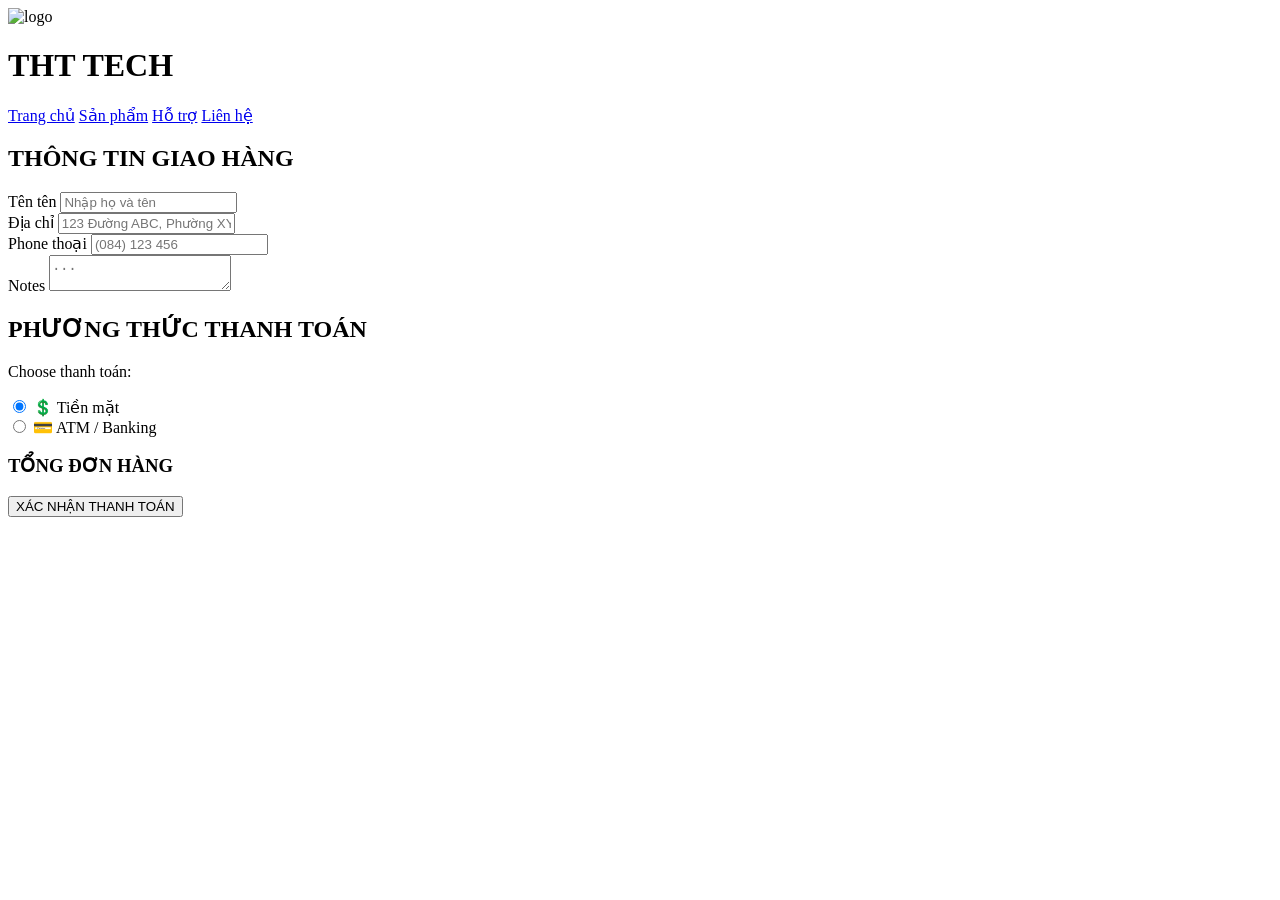
==== payment.html @ e8c27513 "Create payment.html" ====
<!DOCTYPE html>
<html lang="vi">

<head>
    <meta charset="UTF-8">
    <meta name="viewport" content="width=device-width, initial-scale=1.0">
    <title>THT TECH</title>

    <link rel="stylesheet" href="./payment.css">
</head>

<body>

    <div class="page-wrapper">

        <!-- HEADER -->
        <header class="modern-header">

            <div class="modern-logo">

                <img src="assets/img/logo.png" alt="logo">

                <h1>THT TECH</h1>

            </div>

            <nav class="modern-menu">

                <a href="#">Trang chủ</a>
                <a href="#">Sản phẩm</a>
                <a href="#">Hỗ trợ</a>
                <a href="#">Liên hệ</a>

            </nav>

        </header>

        <!-- CONTENT -->
        <div class="container">

            <!-- LEFT -->
            <div class="left-box">

                <h2>THÔNG TIN GIAO HÀNG</h2>

                <div class="form-group">
                    <label>Tên tên</label>
                    <input type="text" placeholder="Nhập họ và tên">
                </div>

                <div class="form-group">
                    <label>Địa chỉ</label>
                    <input type="text" placeholder="123 Đường ABC, Phường XYZ">
                </div>

                <div class="form-group">
                    <label>Phone thoại</label>
                    <input type="text" placeholder="(084) 123 456">
                </div>

                <div class="form-group">
                    <label>Notes</label>
                    <textarea placeholder="..."></textarea>
                </div>

            </div>

            <!-- RIGHT -->
            <div class="right-box">

                <h2>PHƯƠNG THỨC THANH TOÁN</h2>

                <p class="choose">Choose thanh toán:</p>

                <div class="payment-method active">
                    <input type="radio" name="payment" checked>
                    <span>💲 Tiền mặt</span>
                </div>

                <div class="payment-method">
                    <input type="radio" name="payment">
                    <span>💳 ATM / Banking</span>
                </div>

                <!-- TOTAL -->
                <div class="total-box">

                    <h3>TỔNG ĐƠN HÀNG</h3>

                </div>

                <button id="payBtn">
                    XÁC NHẬN THANH TOÁN
                </button>

            </div>

        </div>

    </div>

    <script src="./payment.js"></script>

</body>

</html>
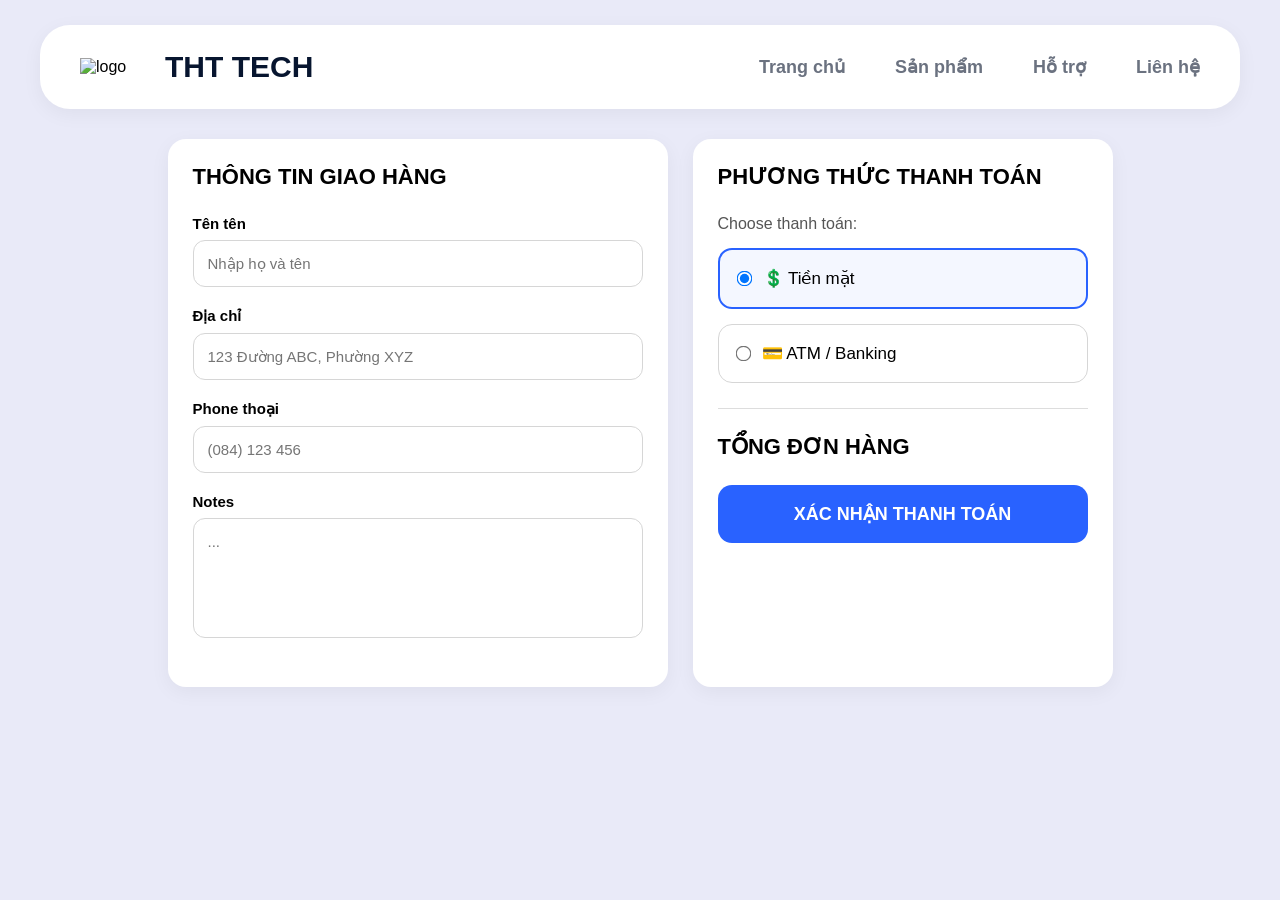
==== commit 2b0af0cd: "Update payment.html" ====
--- a/payment.html
+++ b/payment.html
@@ -6,7 +6,7 @@
     <meta name="viewport" content="width=device-width, initial-scale=1.0">
     <title>THT TECH</title>
 
-    <link rel="stylesheet" href="./payment.css">
+    <link rel="stylesheet" href="./assets/css/payment.css">
 </head>
 
 <body>
@@ -18,7 +18,7 @@
 
             <div class="modern-logo">
 
-                <img src="assets/img/logo.png" alt="logo">
+                <img src="./image/logo.png" alt="logo">
 
                 <h1>THT TECH</h1>
 
@@ -26,7 +26,7 @@
 
             <nav class="modern-menu">
 
-                <a href="#">Trang chủ</a>
+                <a href="/index.html">Trang chủ</a>
                 <a href="#">Sản phẩm</a>
                 <a href="#">Hỗ trợ</a>
                 <a href="#">Liên hệ</a>
@@ -99,7 +99,7 @@
 
     </div>
 
-    <script src="./payment.js"></script>
+    <script src="./assets/js/payment.css"></script>
 
 </body>
 
--- a/assets/css/payment.css
+++ b/assets/css/payment.css
@@ -0,0 +1,237 @@
+*{
+    margin: 0;
+    padding: 0;
+    box-sizing: border-box;
+    font-family: Arial, Helvetica, sans-serif;
+}
+
+body{
+    background: #e9eaf8;
+}
+
+/* WRAPPER */
+
+.page-wrapper{
+    width: 100%;
+    display: flex;
+    flex-direction: column;
+    align-items: center;
+}
+
+/* HEADER */
+
+.modern-header{
+    width: 1200px;
+    background: white;
+
+    margin-top: 25px;
+    margin-bottom: 30px;
+
+    padding: 25px 40px;
+
+    border-radius: 30px;
+
+    display: flex;
+    justify-content: space-between;
+    align-items: center;
+
+    box-shadow: 0 5px 20px rgba(0,0,0,0.05);
+}
+
+/* LOGO */
+
+.modern-logo{
+    display: flex;
+    align-items: center;
+    gap: 15px;
+}
+
+.modern-logo img{
+    width: 70px;
+    height: auto;
+    object-fit: contain;
+}
+
+.modern-logo h1{
+    font-size: 30px;
+    color: #07152f;
+    font-weight: 800;
+}
+
+/* MENU */
+
+.modern-menu{
+    display: flex;
+    gap: 50px;
+}
+
+.modern-menu a{
+    text-decoration: none;
+    color: #6b7280;
+    font-size: 18px;
+    font-weight: 600;
+    transition: 0.3s;
+}
+
+.modern-menu a:hover{
+    color: #4f46e5;
+}
+
+/* CONTAINER */
+
+.container{
+    width: 1200px;
+
+    display: flex;
+    justify-content: center;
+
+    gap: 25px;
+}
+
+/* BOX */
+
+.left-box,
+.right-box{
+    background: white;
+    border-radius: 18px;
+
+    padding: 25px;
+
+    box-shadow: 0 5px 20px rgba(0,0,0,0.05);
+}
+
+/* LEFT */
+
+.left-box{
+    width: 500px;
+}
+
+/* RIGHT */
+
+.right-box{
+    width: 420px;
+}
+
+/* TITLES */
+
+h2{
+    font-size: 22px;
+    margin-bottom: 25px;
+    font-weight: 800;
+}
+
+/* FORM */
+
+.form-group{
+    margin-bottom: 20px;
+}
+
+.form-group label{
+    display: block;
+    margin-bottom: 8px;
+    font-weight: 700;
+    font-size: 15px;
+}
+
+.form-group input,
+.form-group textarea{
+    width: 100%;
+
+    border: 1px solid #d6d6d6;
+    border-radius: 12px;
+
+    padding: 14px;
+
+    outline: none;
+
+    font-size: 15px;
+
+    transition: 0.3s;
+}
+
+.form-group textarea{
+    resize: none;
+    height: 120px;
+}
+
+.form-group input:focus,
+.form-group textarea:focus{
+    border-color: #2962ff;
+}
+
+/* PAYMENT */
+
+.choose{
+    margin-bottom: 15px;
+    color: #555;
+}
+
+.payment-method{
+    border: 1px solid #d6d6d6;
+    border-radius: 14px;
+
+    padding: 18px;
+
+    display: flex;
+    align-items: center;
+    gap: 12px;
+
+    cursor: pointer;
+
+    margin-bottom: 15px;
+
+    transition: 0.3s;
+}
+
+.payment-method.active{
+    border: 2px solid #2962ff;
+    background: #f4f7ff;
+}
+
+.payment-method input{
+    transform: scale(1.2);
+}
+
+.payment-method span{
+    font-size: 17px;
+}
+
+/* TOTAL */
+
+.total-box{
+    border-top: 1px solid #ddd;
+
+    margin-top: 25px;
+    padding-top: 25px;
+    margin-bottom: 25px;
+}
+
+.total-box h3{
+    font-size: 22px;
+    font-weight: 800;
+}
+
+/* BUTTON */
+
+button{
+    width: 100%;
+
+    border: none;
+    border-radius: 14px;
+
+    padding: 18px;
+
+    background: #2962ff;
+    color: white;
+
+    font-size: 18px;
+    font-weight: 700;
+
+    cursor: pointer;
+
+    transition: 0.3s;
+}
+
+button:hover{
+    background: #0039cb;
+}
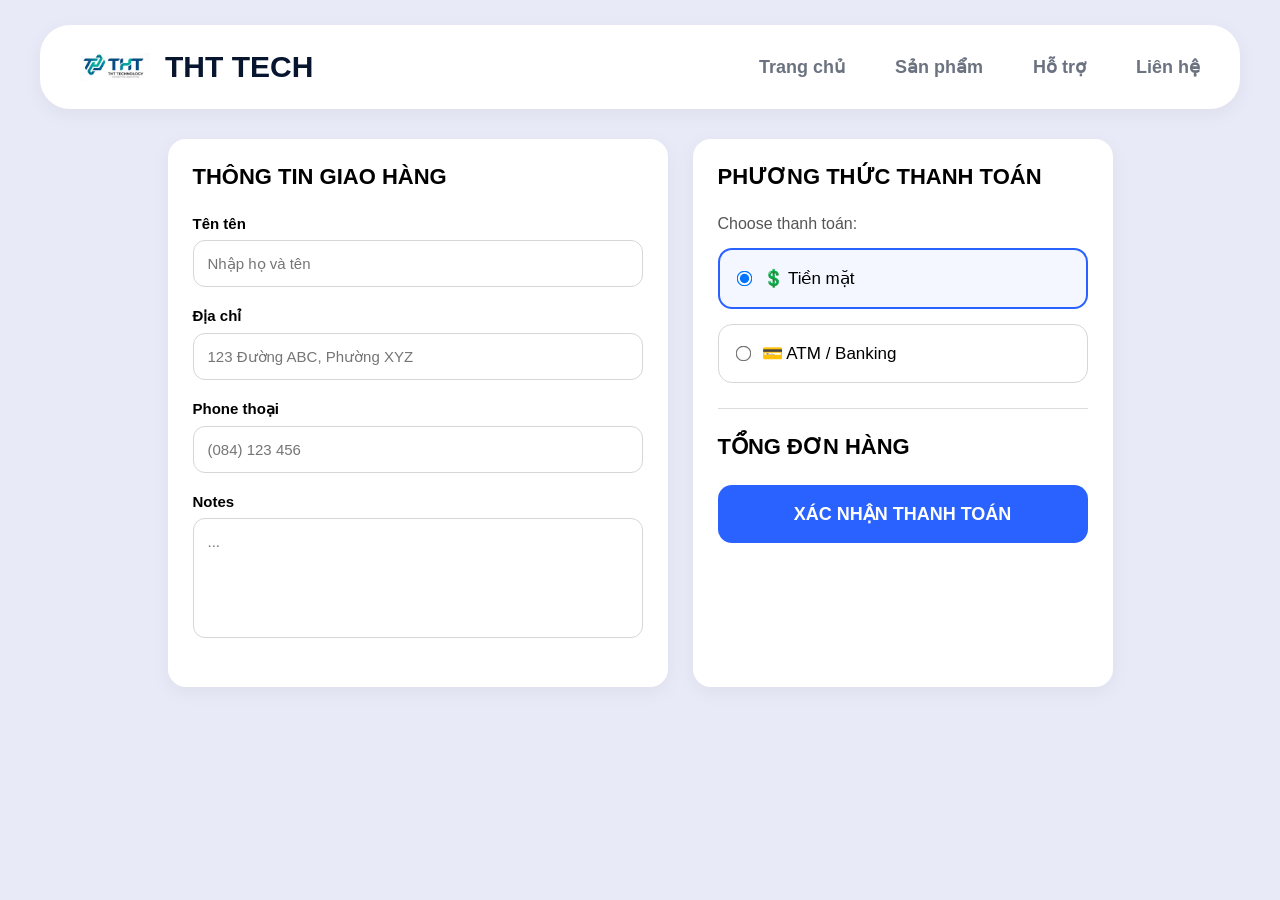
==== commit 2758dafe: "Update payment.html" ====
--- a/payment.html
+++ b/payment.html
@@ -18,7 +18,7 @@
 
             <div class="modern-logo">
 
-                <img src="./image/logo.png" alt="logo">
+                <img src="./assets/image/logo.png" alt="logo">
 
                 <h1>THT TECH</h1>
 
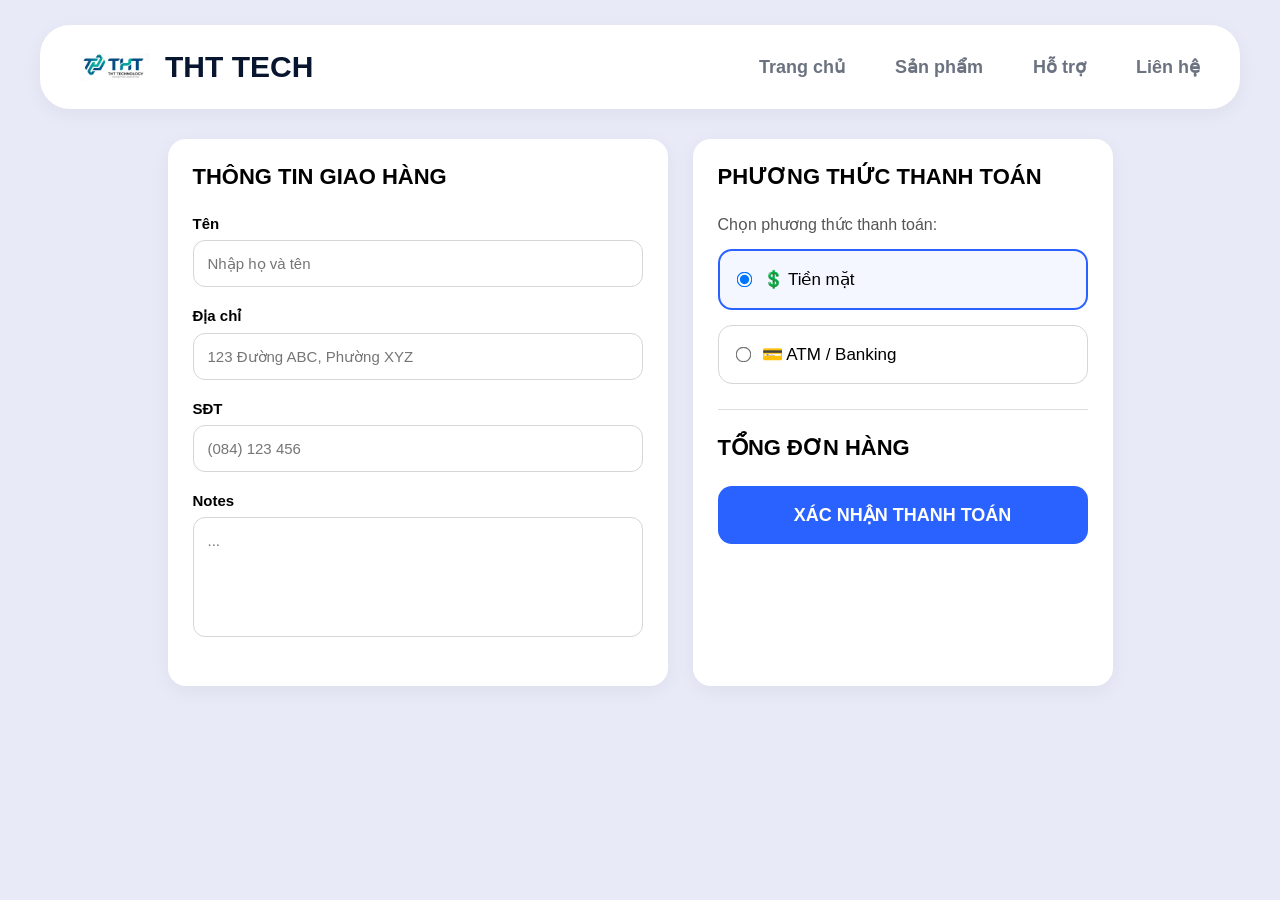
==== commit 43c657c6: "Create payment.html" ====
--- a/payment.html
+++ b/payment.html
@@ -44,7 +44,7 @@
                 <h2>THÔNG TIN GIAO HÀNG</h2>
 
                 <div class="form-group">
-                    <label>Tên tên</label>
+                    <label>Tên</label>
                     <input type="text" placeholder="Nhập họ và tên">
                 </div>
 
@@ -54,7 +54,7 @@
                 </div>
 
                 <div class="form-group">
-                    <label>Phone thoại</label>
+                    <label>SĐT</label>
                     <input type="text" placeholder="(084) 123 456">
                 </div>
 
@@ -70,7 +70,7 @@
 
                 <h2>PHƯƠNG THỨC THANH TOÁN</h2>
 
-                <p class="choose">Choose thanh toán:</p>
+                <p class="choose">Chọn phương thức thanh toán:</p>
 
                 <div class="payment-method active">
                     <input type="radio" name="payment" checked>
@@ -99,7 +99,7 @@
 
     </div>
 
-    <script src="./assets/js/payment.css"></script>
+    <script src="./assets/js/payment.js"></script>
 
 </body>
 
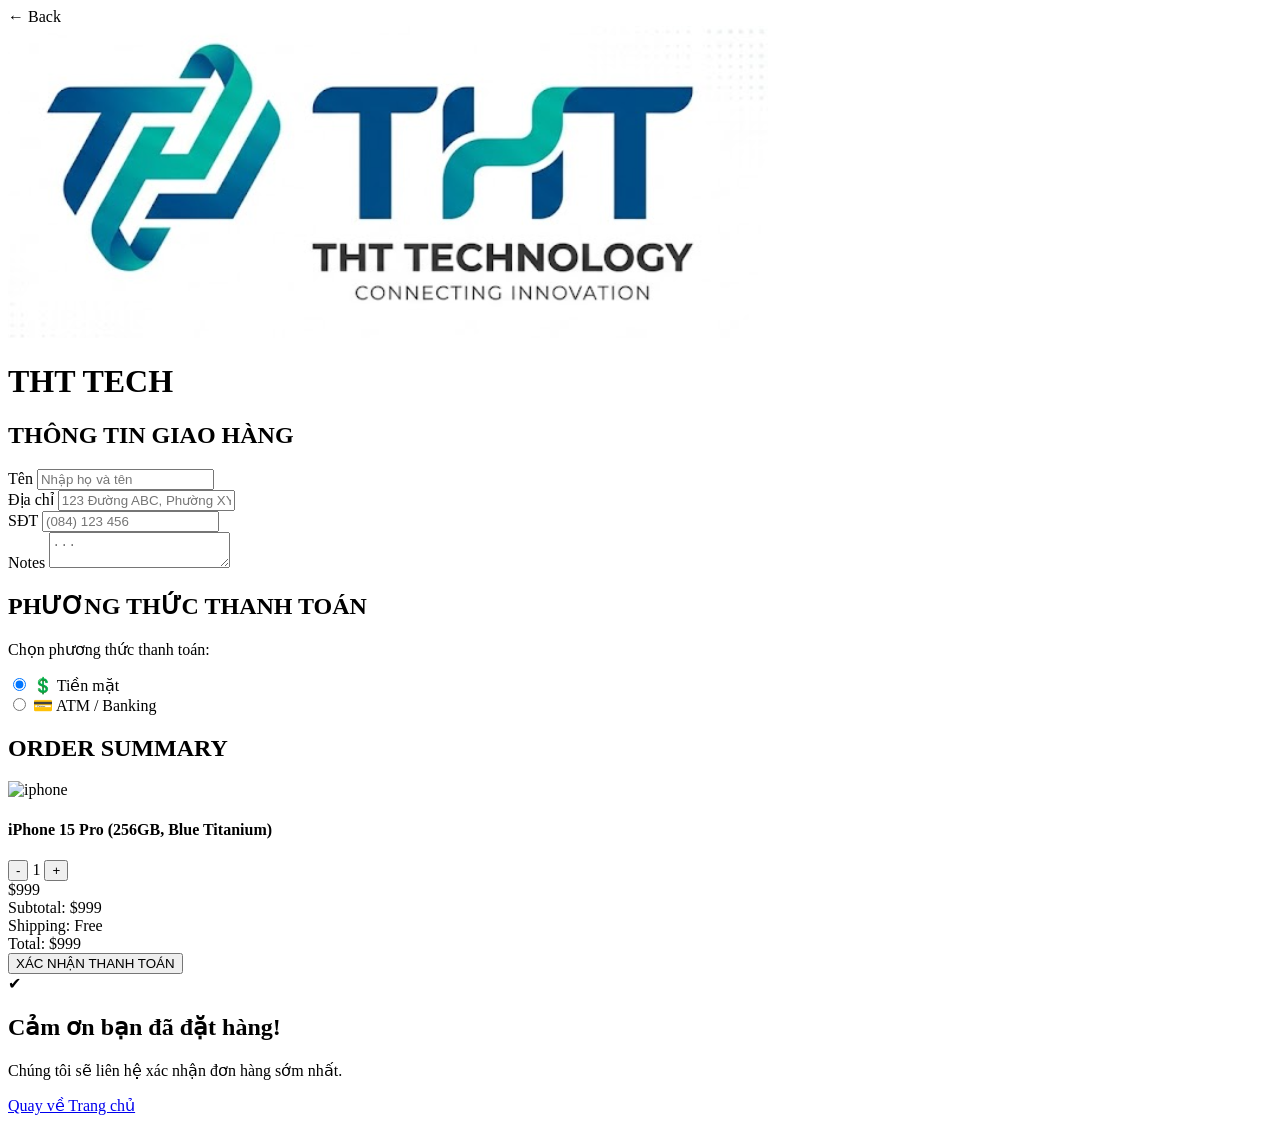
==== commit 5cf1bbf9: "Update payment.html" ====
--- a/payment.html
+++ b/payment.html
@@ -6,32 +6,26 @@
     <meta name="viewport" content="width=device-width, initial-scale=1.0">
     <title>THT TECH</title>
 
-    <link rel="stylesheet" href="./assets/css/payment.css">
+    <link rel="stylesheet" href="./payment.css">
 </head>
 
 <body>
 
     <div class="page-wrapper">
 
-        <!-- HEADER -->
+        <!-- NAVBAR -->
         <header class="modern-header">
 
-            <div class="modern-logo">
-
-                <img src="./assets/image/logo.png" alt="logo">
-
-                <h1>THT TECH</h1>
-
+            <div class="back-btn">
+                ← Back
             </div>
 
-            <nav class="modern-menu">
+            <div class="modern-logo">
+                <img src="./assets/image/logo.png" alt="logo">
+                <h1>THT TECH</h1>
+            </div>
 
-                <a href="/index.html">Trang chủ</a>
-                <a href="#">Sản phẩm</a>
-                <a href="#">Hỗ trợ</a>
-                <a href="#">Liên hệ</a>
-
-            </nav>
+            <div class="empty-space"></div>
 
         </header>
 
@@ -45,17 +39,17 @@
 
                 <div class="form-group">
                     <label>Tên</label>
-                    <input type="text" placeholder="Nhập họ và tên">
+                    <input type="text" id="fullname" placeholder="Nhập họ và tên">
                 </div>
 
                 <div class="form-group">
                     <label>Địa chỉ</label>
-                    <input type="text" placeholder="123 Đường ABC, Phường XYZ">
+                    <input type="text" id="address" placeholder="123 Đường ABC, Phường XYZ">
                 </div>
 
                 <div class="form-group">
                     <label>SĐT</label>
-                    <input type="text" placeholder="(084) 123 456">
+                    <input type="text" id="phone" placeholder="(084) 123 456">
                 </div>
 
                 <div class="form-group">
@@ -82,10 +76,47 @@
                     <span>💳 ATM / Banking</span>
                 </div>
 
-                <!-- TOTAL -->
-                <div class="total-box">
+                <!-- ORDER SUMMARY -->
+                <div class="order-summary">
 
-                    <h3>TỔNG ĐƠN HÀNG</h3>
+                    <h2>ORDER SUMMARY</h2>
+
+                    <div class="product-item">
+
+                        <img src="./assets/image/điện thoại 1.png" alt="iphone">
+
+                        <div class="product-info">
+
+                            <h4>iPhone 15 Pro (256GB, Blue Titanium)</h4>
+
+                            <div class="quantity">
+                                <button>-</button>
+                                <span>1</span>
+                                <button>+</button>
+                            </div>
+
+                        </div>
+
+                        <div class="price">
+                            $999
+                        </div>
+
+                    </div>
+
+                    <div class="summary-row">
+                        <span>Subtotal:</span>
+                        <span>$999</span>
+                    </div>
+
+                    <div class="summary-row">
+                        <span>Shipping:</span>
+                        <span>Free</span>
+                    </div>
+
+                    <div class="summary-total">
+                        <span>Total:</span>
+                        <span>$999</span>
+                    </div>
 
                 </div>
 
@@ -99,7 +130,30 @@
 
     </div>
 
-    <script src="./assets/js/payment.js"></script>
+    <!-- POPUP -->
+    <div class="success-popup" id="successPopup">
+
+        <div class="popup-box">
+
+            <div class="check-icon">
+                ✔
+            </div>
+
+            <h2>Cảm ơn bạn đã đặt hàng!</h2>
+
+            <p>
+                Chúng tôi sẽ liên hệ xác nhận đơn hàng sớm nhất.
+            </p>
+
+            <a href="/index.html" class="home-btn">
+                Quay về Trang chủ
+            </a>
+
+        </div>
+
+    </div>
+
+    <script src="./payment.js"></script>
 
 </body>
 
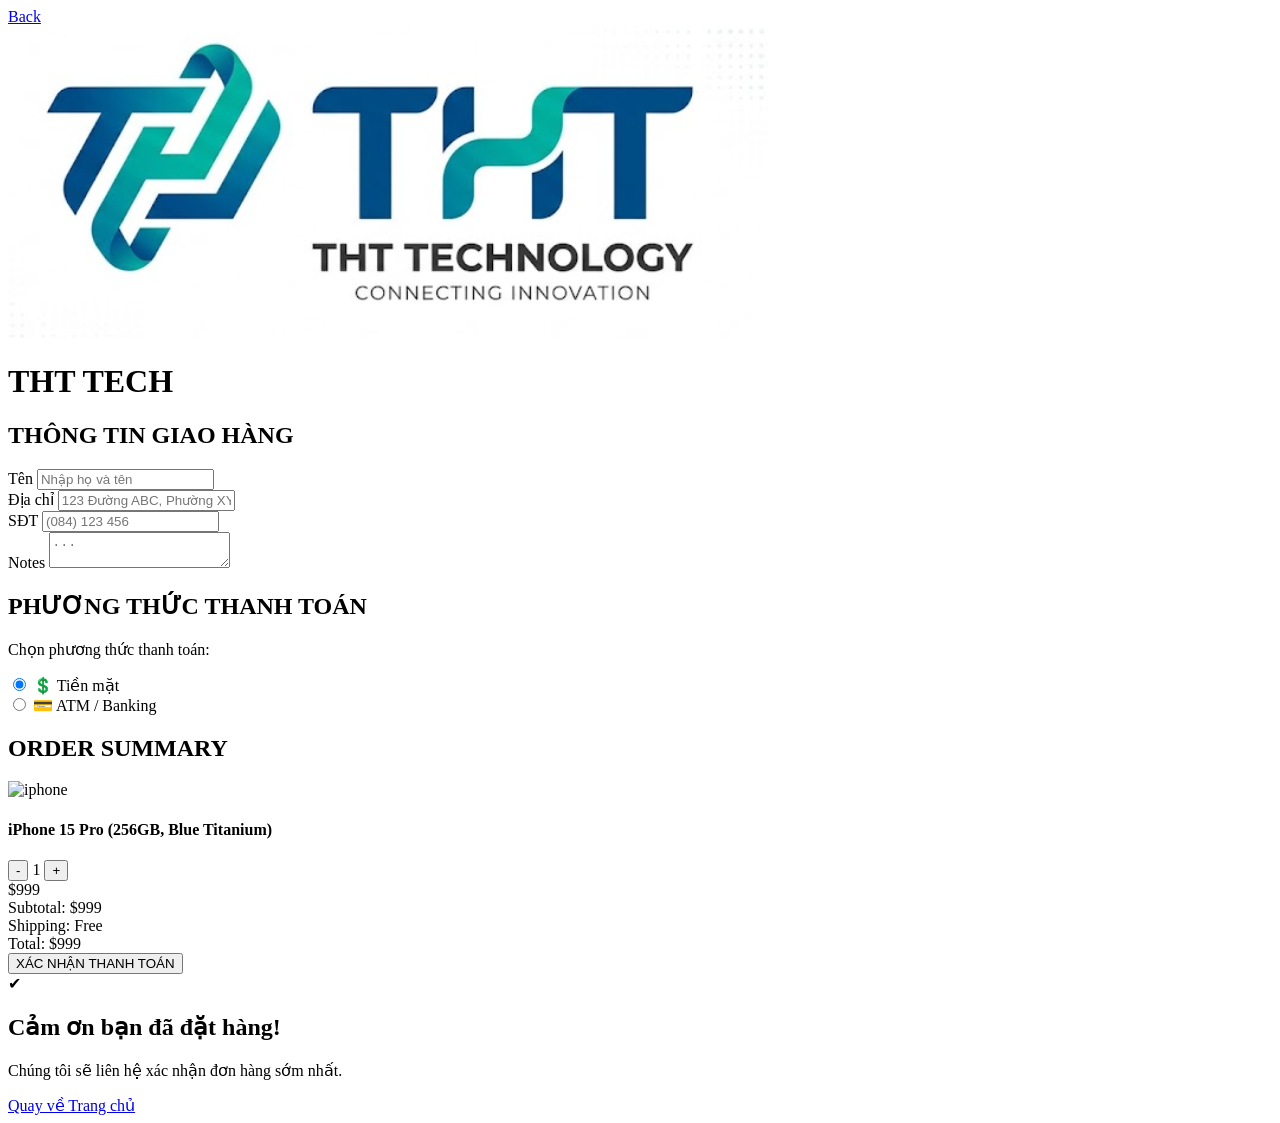
==== commit 09d53249: "Update payment.html" ====
--- a/payment.html
+++ b/payment.html
@@ -16,9 +16,10 @@
         <!-- NAVBAR -->
         <header class="modern-header">
 
-            <div class="back-btn">
-                ← Back
-            </div>
+            <a href="/index.html" class="back-btn">
+                <i class="fa-solid fa-arrow-left"></i>
+                   Back
+              </a>
 
             <div class="modern-logo">
                 <img src="./assets/image/logo.png" alt="logo">
